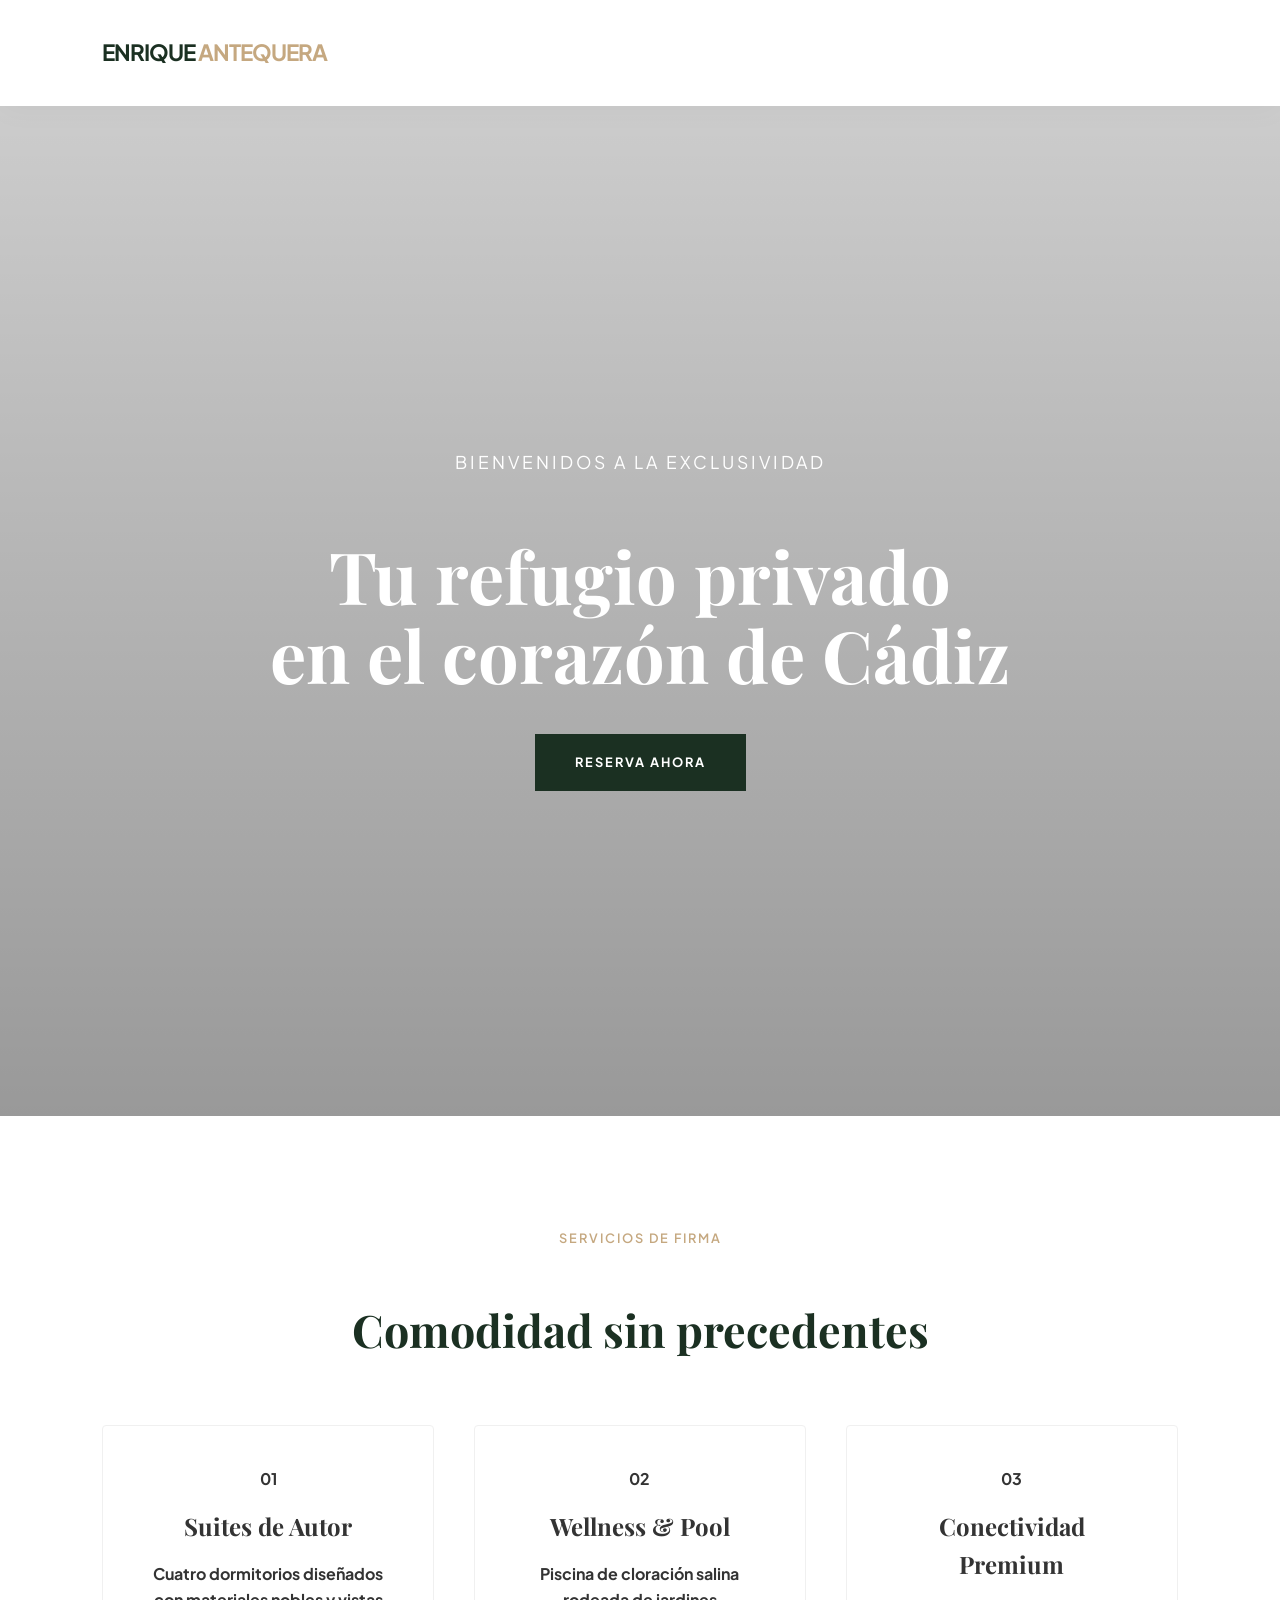
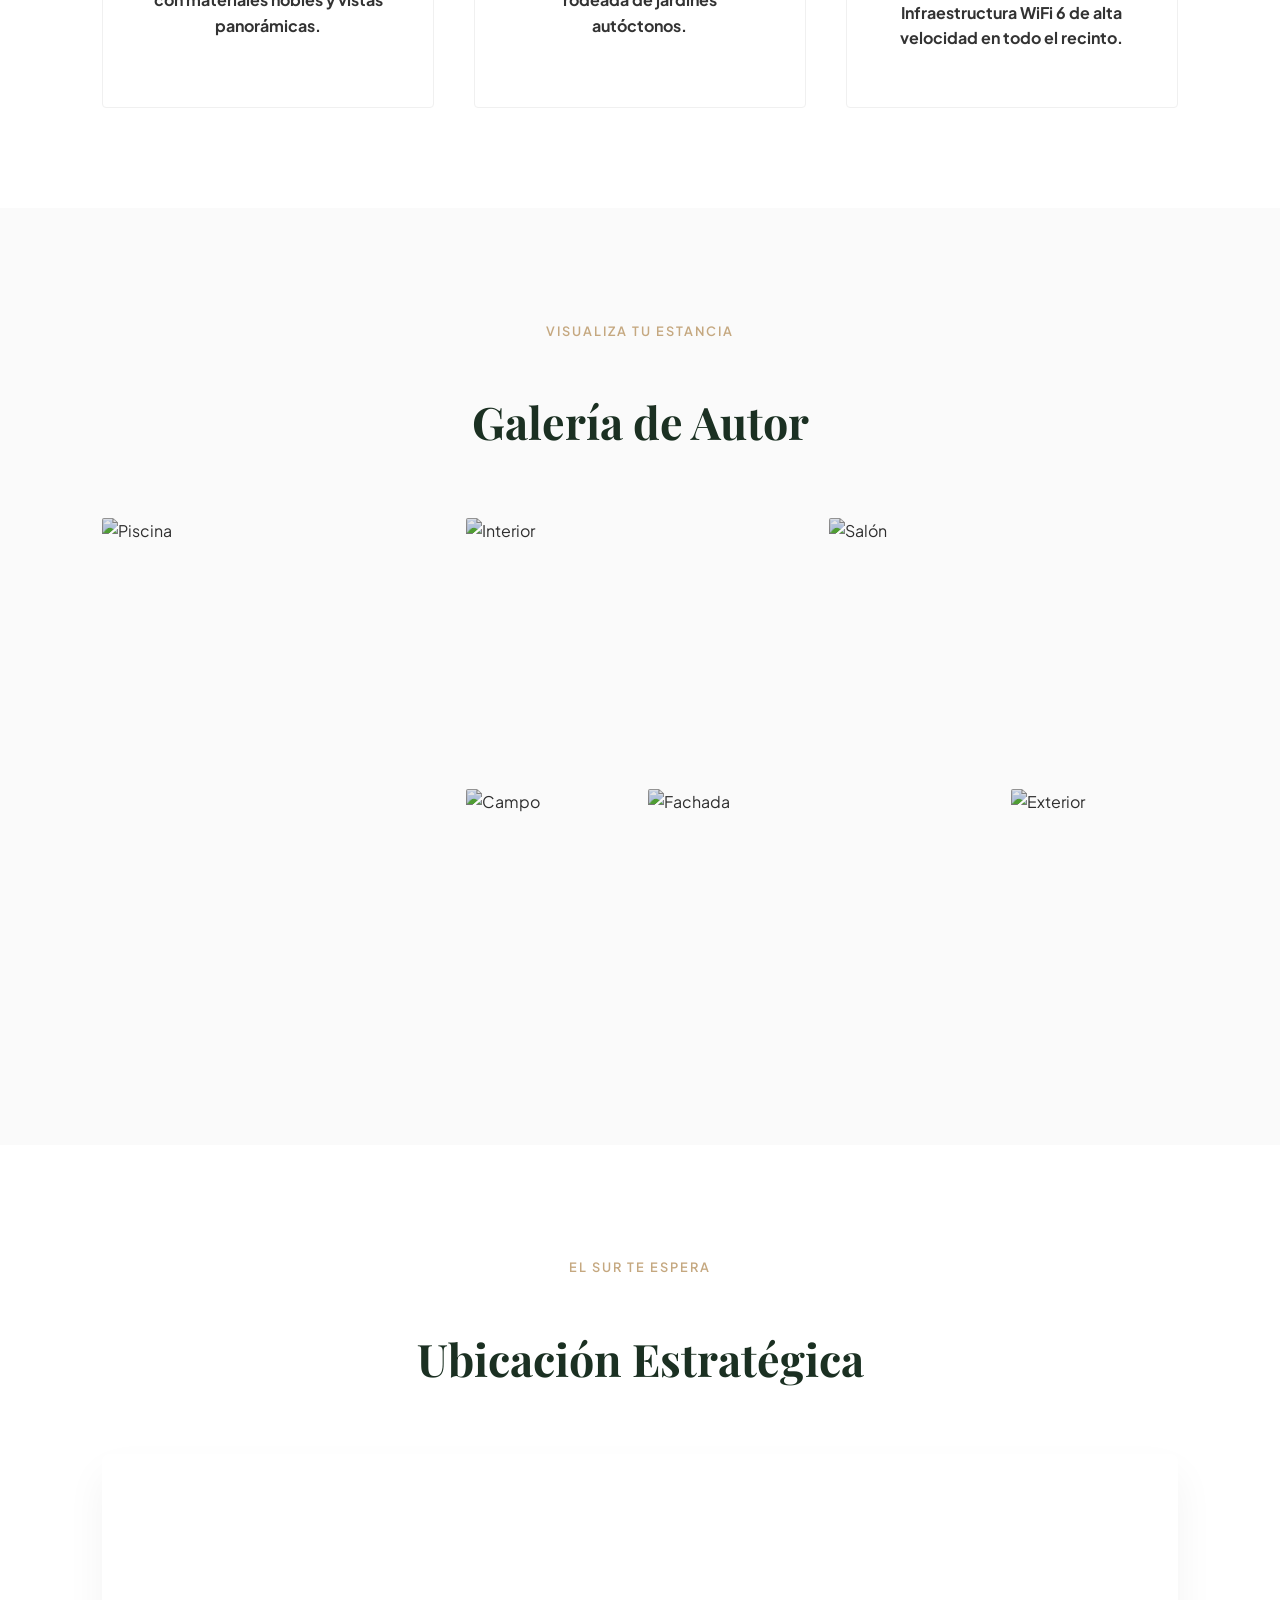
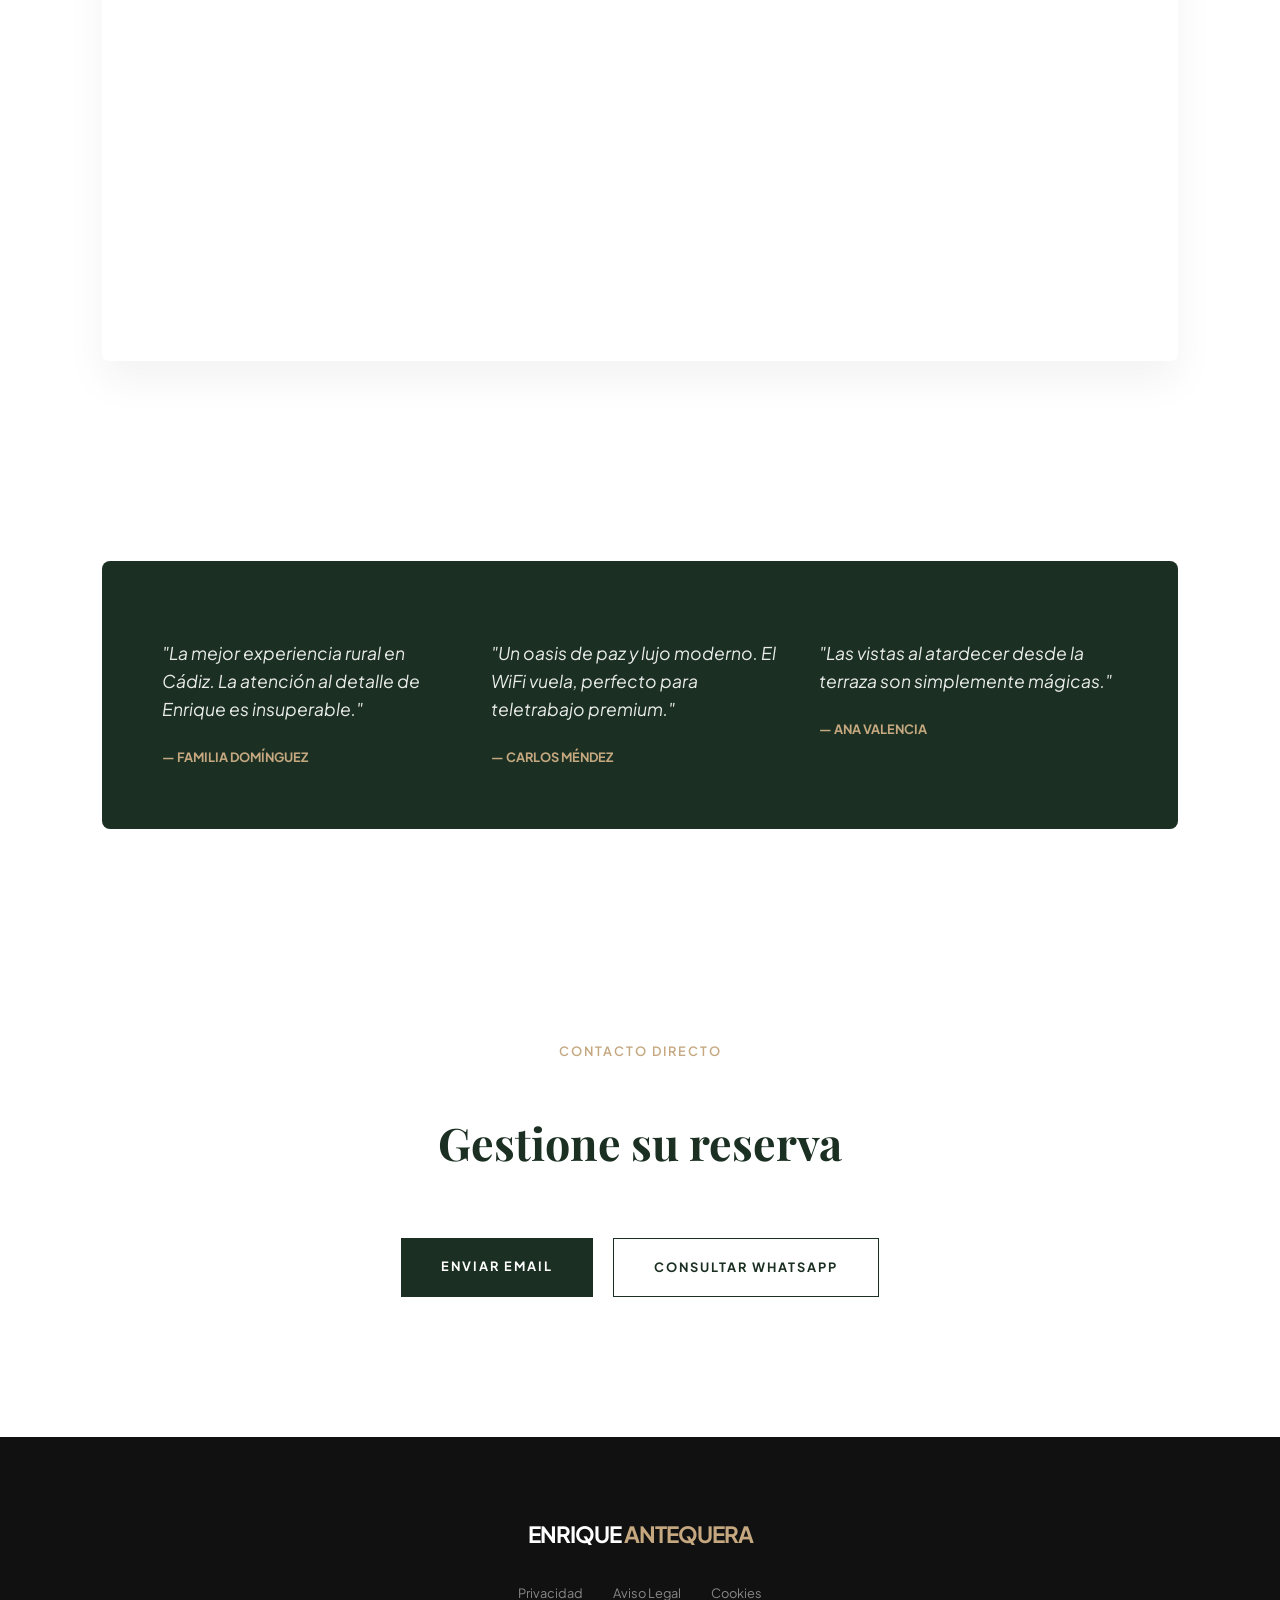
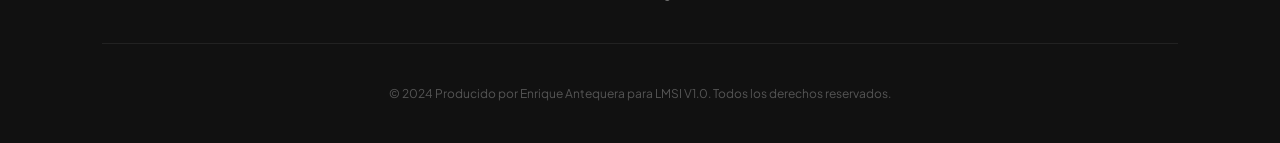
==== index.html @ c4b4925b "Add files via upload" ====
<!DOCTYPE html>
<html lang="es">
<head>
    <meta charset="UTF-8">
    <meta name="viewport" content="width=device-width, initial-scale=1.0">
    <title>Enrique Antequera | Casa Rural de Lujo en Cádiz</title>

    <!-- Google Fonts: Elegancia y Legibilidad -->
    <link href="https://fonts.googleapis.com/css2?family=Playfair+Display:wght@700&family=Plus+Jakarta+Sans:wght@300;400;600&display=swap" rel="stylesheet">

    <!-- Enlace a tu CSS externo -->
    <link rel="stylesheet" href="style.css">

    <style>
        /* Estilos adicionales de alto nivel para el Index */
        :root {
            --gold: #c5a880;
            --deep-green: #1b3022;
        }

        body { font-family: 'Plus Jakarta Sans', sans-serif; scroll-behavior: smooth; }
        h1, h2, h3 { font-family: 'Playfair Display', serif; }

        /* Navegación Refinada */
        header {
            display: flex;
            justify-content: space-between;
            align-items: center;
            padding: 1.5rem 8%;
            background: rgba(255, 255, 255, 0.98);
            backdrop-filter: blur(10px);
            position: sticky;
            top: 0;
            z-index: 2000;
            box-shadow: 0 4px 30px rgba(0,0,0,0.03);
        }

        .logo { font-size: 1.4rem; font-weight: 700; color: var(--deep-green); letter-spacing: -1px; }
        .logo span { color: var(--gold); }

        nav ul { display: flex; list-style: none; gap: 2rem; }
        nav a { text-decoration: none; color: #444; font-weight: 500; font-size: 0.9rem; transition: 0.3s; }
        nav a:hover { color: var(--gold); }

        /* Hero Profesional */
        .hero {
            height: 90vh;
            background: linear-gradient(rgba(0,0,0,0.2), rgba(0,0,0,0.4)),
                        url('https://images.unsplash.com/photo-1566073771259-6a8506099945?auto=format&fit=crop&w=1920&q=80');
            background-size: cover;
            background-position: center;
            display: flex;
            align-items: center;
            justify-content: center;
            color: white;
            text-align: center;
        }

        .hero-content h2 { font-size: 4.5rem; line-height: 1.1; margin-bottom: 1.5rem; }
        .hero-content p { font-size: 1.1rem; letter-spacing: 3px; text-transform: uppercase; margin-bottom: 2rem; }

        /* Secciones con espaciado amplio */
        section { padding: 100px 8%; }
        .section-title { text-align: center; margin-bottom: 60px; }
        .section-title h3 { font-size: 2.8rem; color: var(--deep-green); margin-bottom: 10px; }
        .section-title p { color: var(--gold); font-weight: 600; text-transform: uppercase; font-size: 0.8rem; letter-spacing: 2px; }

        /* Grid de Características Moderno */
        .features { display: grid; grid-template-columns: repeat(auto-fit, minmax(300px, 1fr)); gap: 40px; }
        .feature-item {
            padding: 40px;
            background: white;
            border-radius: 4px;
            transition: 0.4s;
            border: 1px solid #f0f0f0;
        }
        .feature-item:hover { border-color: var(--gold); transform: translateY(-5px); }
        .feature-item h4 { font-family: 'Playfair Display', serif; font-size: 1.5rem; margin: 15px 0; }

        /* Galería Estilo Revista */
        .gallery { display: grid; grid-template-columns: repeat(6, 1fr); grid-template-rows: repeat(2, 20vw); gap: 15px; }
        .gallery img { width: 100%; height: 100%; object-fit: cover; border-radius: 2px; transition: 0.6s filter; filter: brightness(0.9); }
        .gallery img:hover { filter: brightness(1.1); }
        .img-1 { grid-column: 1 / 3; grid-row: 1 / 3; }
        .img-2 { grid-column: 3 / 5; }
        .img-3 { grid-column: 5 / 7; }
        .img-4 { grid-column: 3 / 4; }
        .img-5 { grid-column: 4 / 6; }
        .img-6 { grid-column: 6 / 7; }

        /* Mapa y Testimonios */
        .map-wrapper { border-radius: 8px; overflow: hidden; box-shadow: 0 20px 40px rgba(0,0,0,0.05); }

        .testimonials { background: var(--deep-green); color: white; border-radius: 8px; display: grid; grid-template-columns: repeat(auto-fit, minmax(250px, 1fr)); gap: 30px; padding: 60px; }
        .testi-card p { font-style: italic; font-size: 1.1rem; opacity: 0.9; margin-bottom: 20px; }
        .testi-card b { color: var(--gold); text-transform: uppercase; font-size: 0.8rem; }

        /* Botones de Acción */
        .cta-container { display: flex; justify-content: center; gap: 20px; margin-top: 40px; }
        .btn-pro {
            padding: 18px 40px;
            border-radius: 0;
            text-transform: uppercase;
            font-size: 0.8rem;
            font-weight: 700;
            letter-spacing: 2px;
            text-decoration: none;
            transition: 0.4s;
        }
        .btn-dark { background: var(--deep-green); color: white; }
        .btn-outline { border: 1px solid var(--deep-green); color: var(--deep-green); }
        .btn-pro:hover { background: var(--gold); color: white; border-color: var(--gold); }

        /* Footer */
        footer { background: #111; color: white; padding: 80px 8% 40px; text-align: center; }
        .f-links { margin-bottom: 40px; display: flex; justify-content: center; gap: 30px; }
        .f-links a { color: #888; text-decoration: none; font-size: 0.8rem; transition: 0.3s; }
        .f-links a:hover { color: var(--gold); }
        .copy { font-size: 0.75rem; color: #555; border-top: 1px solid #222; padding-top: 40px; }

        /* Mobile */
        @media (max-width: 768px) {
            .hero-content h2 { font-size: 2.8rem; }
            .gallery { grid-template-columns: 1fr 1fr; grid-template-rows: auto; }
            .gallery img { grid-column: span 2 !important; height: 250px; }
            header { flex-direction: column; gap: 1rem; }
        }
    </style>
</head>
<body>

    <header>
        <div class="logo">ENRIQUE <span>ANTEQUERA</span></div>
        <nav>
            <ul>
                <li><a href="#experiencia">Experiencia</a></li>
                <li><a href="#galeria">Galería</a></li>
                <li><a href="#ubicacion">Localización</a></li>
                <li><a href="#reservas">Reservas</a></li>
            </ul>
        </nav>
    </header>

    <section class="hero">
        <div class="hero-content">
            <p>Bienvenidos a la exclusividad</p>
            <h2>Tu refugio privado<br>en el corazón de Cádiz</h2>
            <div class="cta-container">
                <a href="#reservas" class="btn-pro btn-dark">Reserva Ahora</a>
            </div>
        </div>
    </section>

    <section id="experiencia">
        <div class="section-title">
            <p>Servicios de firma</p>
            <h3>Comodidad sin precedentes</h3>
        </div>
        <div class="features">
            <div class="feature-item">
                <span>01</span>
                <h4>Suites de Autor</h4>
                <p>Cuatro dormitorios diseñados con materiales nobles y vistas panorámicas.</p>
            </div>
            <div class="feature-item">
                <span>02</span>
                <h4>Wellness & Pool</h4>
                <p>Piscina de cloración salina rodeada de jardines autóctonos.</p>
            </div>
            <div class="feature-item">
                <span>03</span>
                <h4>Conectividad Premium</h4>
                <p>Infraestructura WiFi 6 de alta velocidad en todo el recinto.</p>
            </div>
        </div>
    </section>

    <section id="galeria" style="background: #fafafa;">
        <div class="section-title">
            <p>Visualiza tu estancia</p>
            <h3>Galería de Autor</h3>
        </div>
        <div class="gallery">
            <img src="https://images.unsplash.com/photo-1542314831-068cd1dbfeeb?auto=format&fit=crop&w=800" class="img-1" alt="Piscina">
            <img src="https://images.unsplash.com/photo-1512917774080-9991f1c4c750?auto=format&fit=crop&w=800" class="img-2" alt="Interior">
            <img src="https://images.unsplash.com/photo-1502672260266-1c1ef2d93688?auto=format&fit=crop&w=800" class="img-3" alt="Salón">
            <img src="https://images.unsplash.com/photo-1470770841072-f978cf4d019e?auto=format&fit=crop&w=800" class="img-4" alt="Campo">
            <img src="https://images.unsplash.com/photo-1518780664697-55e3ad937233?auto=format&fit=crop&w=800" class="img-5" alt="Fachada">
            <img src="https://images.unsplash.com/photo-1500382017468-9049fed747ef?auto=format&fit=crop&w=800" class="img-6" alt="Exterior">
        </div>
    </section>

    <section id="ubicacion">
        <div class="section-title">
            <p>El sur te espera</p>
            <h3>Ubicación Estratégica</h3>
        </div>
        <div class="map-wrapper">
            <iframe src="https://www.google.com/maps/embed?pb=!1m18!1m12!1m3!1d102654.84310068596!2d-6.3262696!3d36.5298816!2m3!1f0!2f0!3f0!3m2!1i1024!2i768!4f13.1!3m3!1m2!1s0xd0dd4f1969a53f1%3A0x6b4453b378051786!2zQ8OhZGl6!5e0!3m2!1ses!2ses!4v1715600000000!5m2!1ses!2ses" width="100%" height="500" style="border:0;" allowfullscreen="" loading="lazy"></iframe>
        </div>
    </section>

    <section id="reseñas">
        <div class="testimonials">
            <div class="testi-card">
                <p>"La mejor experiencia rural en Cádiz. La atención al detalle de Enrique es insuperable."</p>
                <b>— Familia Domínguez</b>
            </div>
            <div class="testi-card">
                <p>"Un oasis de paz y lujo moderno. El WiFi vuela, perfecto para teletrabajo premium."</p>
                <b>— Carlos Méndez</b>
            </div>
            <div class="testi-card">
                <p>"Las vistas al atardecer desde la terraza son simplemente mágicas."</p>
                <b>— Ana Valencia</b>
            </div>
        </div>
    </section>

    <section id="reservas" class="text-center">
        <div class="section-title">
            <p>Contacto directo</p>
            <h3>Gestione su reserva</h3>
        </div>
        <div class="cta-container">
            <a href="mailto:info@enriqueantequera.com" class="btn-pro btn-dark">Enviar Email</a>
            <a href="https://wa.me/34600000000" target="_blank" class="btn-pro btn-outline">Consultar WhatsApp</a>
        </div>
    </section>

    <footer>
        <div class="logo" style="color: white; margin-bottom: 30px;">ENRIQUE <span>ANTEQUERA</span></div>
        <div class="f-links">
            <a href="politica-privacidad.md">Privacidad</a>
            <a href="aviso-legal.md">Aviso Legal</a>
            <a href="cookies.md">Cookies</a>
        </div>
        <div class="copy">
            &copy; 2024 Producido por Enrique Antequera para LMSI V1.0. Todos los derechos reservados.
        </div>
    </footer>

</body>
</html>
---- style.css ----
/* Estilos Generales */
body {
    font-family: 'Segoe UI', Tahoma, Geneva, Verdana, sans-serif;
    margin: 0;
    padding: 0;
    line-height: 1.6;
    color: #333;
}

.container {
    padding: 40px 20px;
    max-width: 1100px;
    margin: auto;
}

/* Cabecera */
header {
    background-color: #2c3e50;
    color: white;
    padding: 1rem;
    text-align: center;
}

nav ul {
    list-style: none;
    padding: 0;
}

nav ul li {
    display: inline;
    margin: 0 15px;
}

nav ul li a {
    color: white;
    text-decoration: none;
    font-weight: bold;
}

/* Foto Principal (Hero) */
.hero {
    background: linear-gradient(rgba(0,0,0,0.5), rgba(0,0,0,0.5)),
                url('https://images.unsplash.com/photo-1507525428034-b723cf961d3e?auto=format&fit=crop&w=1200&q=80');
    background-size: cover;
    background-position: center;
    height: 60vh;
    display: flex;
    align-items: center;
    justify-content: center;
    color: white;
    text-align: center;
}

/* Grid de Características */
.grid-features {
    display: grid;
    grid-template-columns: repeat(auto-fit, minmax(200px, 1fr));
    gap: 20px;
    margin-top: 20px;
}

.feature-item {
    background: #f4f4f4;
    padding: 20px;
    border-radius: 8px;
    text-align: center;
    font-weight: bold;
}

/* Galería Responsiva */
.gallery {
    display: grid;
    grid-template-columns: repeat(auto-fit, minmax(300px, 1fr));
    gap: 15px;
}

.gallery img {
    width: 100%;
    height: 250px;
    object-fit: cover;
    border-radius: 8px;
    transition: transform 0.3s;
}

.gallery img:hover {
    transform: scale(1.03);
}

/* Mapa Responsivo */
.map-responsive {
    overflow: hidden;
    padding-bottom: 50%;
    position: relative;
    height: 0;
}

.map-responsive iframe {
    left: 0;
    top: 0;
    height: 100%;
    width: 100%;
    position: absolute;
    border-radius: 10px;
}

/* Reseñas */
.reviews {
    background: #ecf0f1;
}

.review-card {
    background: white;
    padding: 15px;
    margin-bottom: 10px;
    border-left: 5px solid #27ae60;
    font-style: italic;
}

/* Botones */
.text-center { text-align: center; }

.btn {
    display: inline-block;
    padding: 15px 30px;
    margin: 10px;
    border-radius: 50px;
    text-decoration: none;
    font-weight: bold;
    color: white;
}

.btn-contact { background-color: #34495e; }
.btn-whatsapp { background-color: #25d366; }

/* Pie de página */
footer {
    background: #2c3e50;
    color: white;
    text-align: center;
    padding: 20px;
    margin-top: 40px;
}

footer a { color: #bdc3c7; text-decoration: none; font-size: 0.9em; }

/* Responsive para Tablet y Móvil */
@media (max-width: 768px) {
    header h1 { font-size: 1.5rem; }
    .hero { height: 40vh; }
}
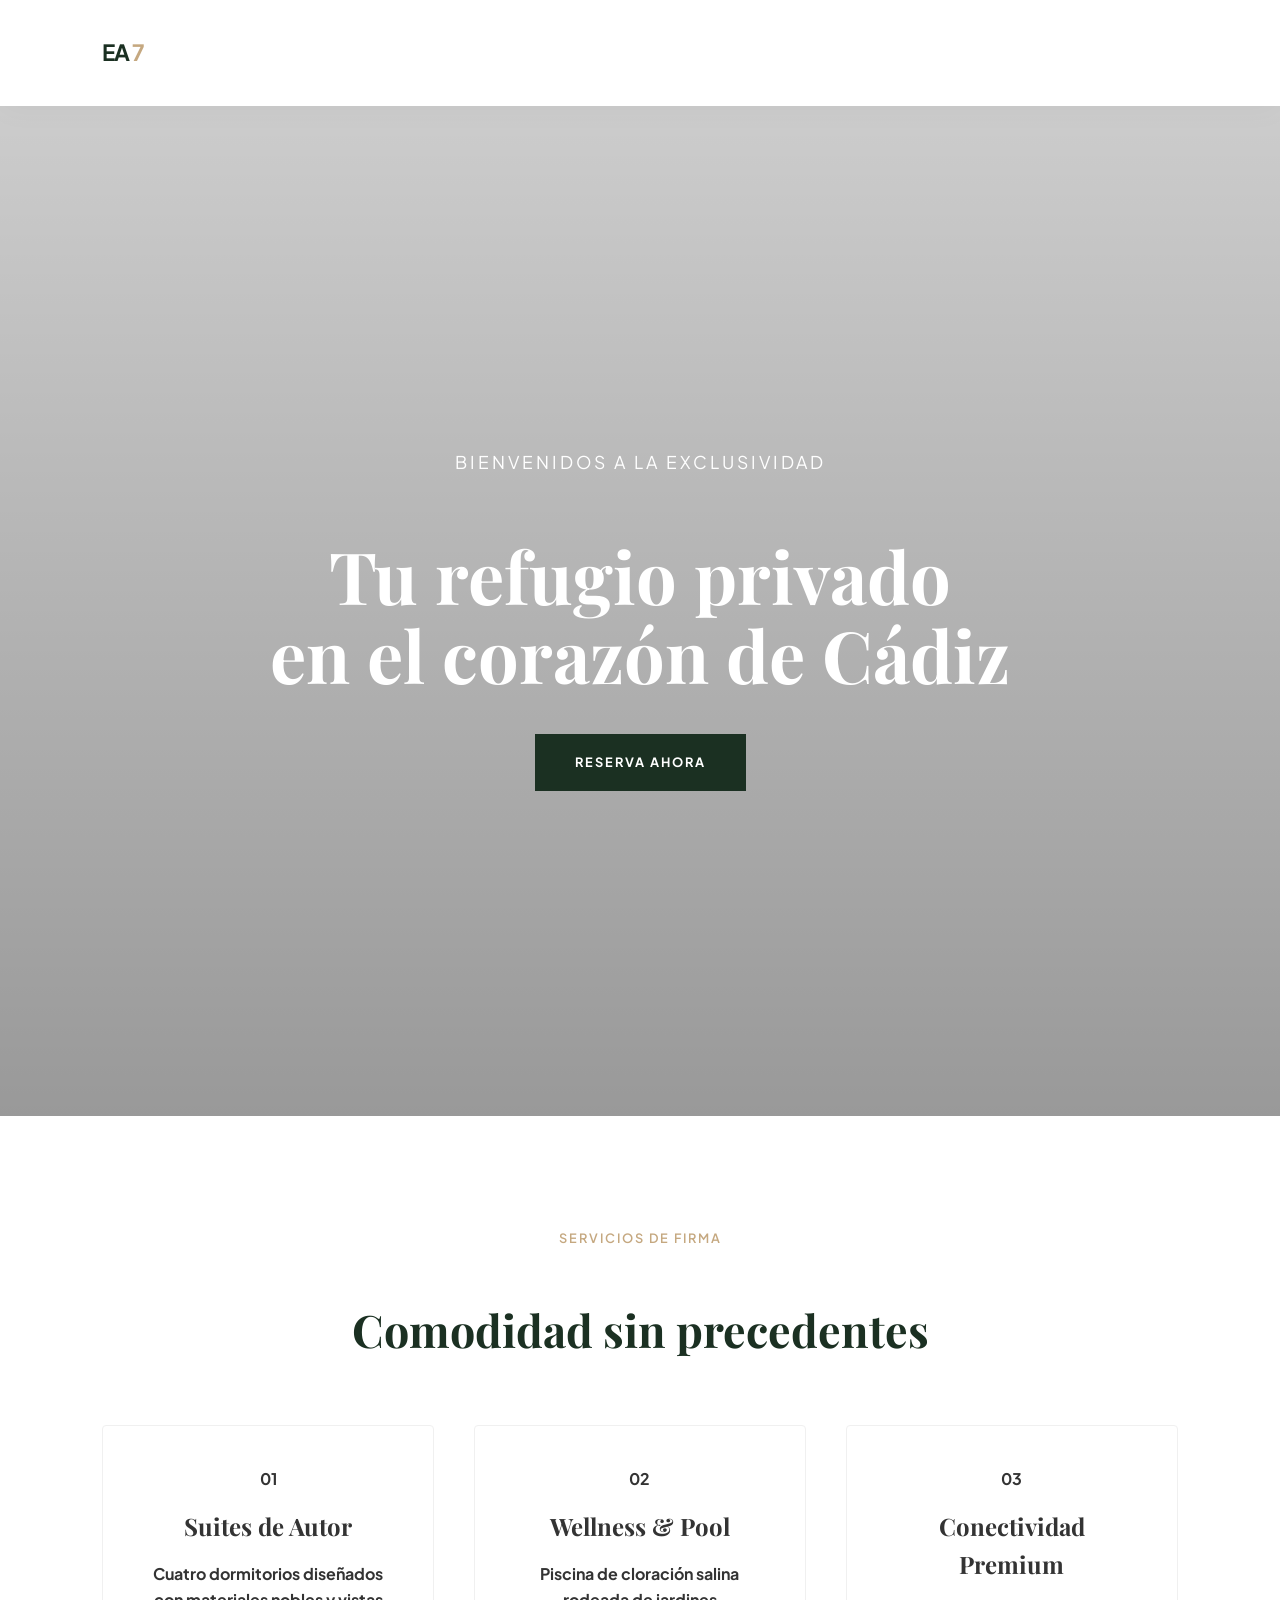
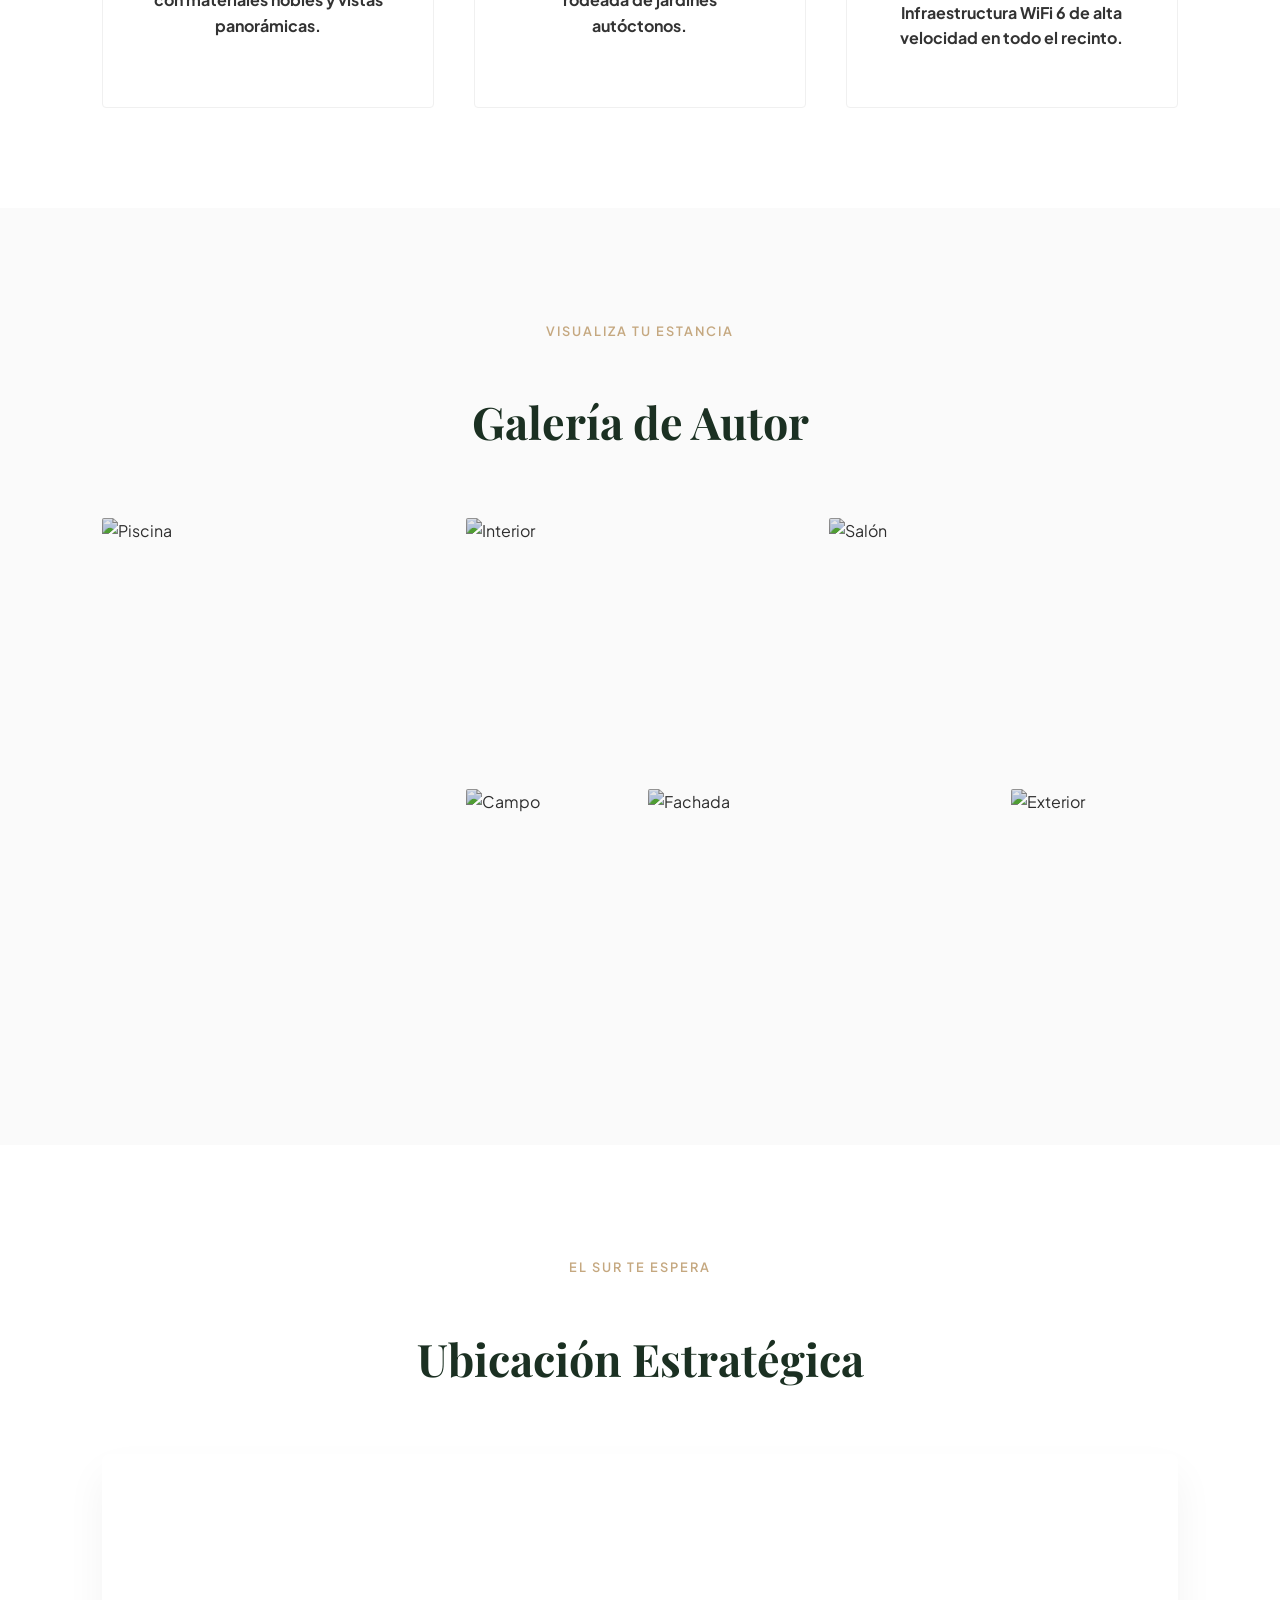
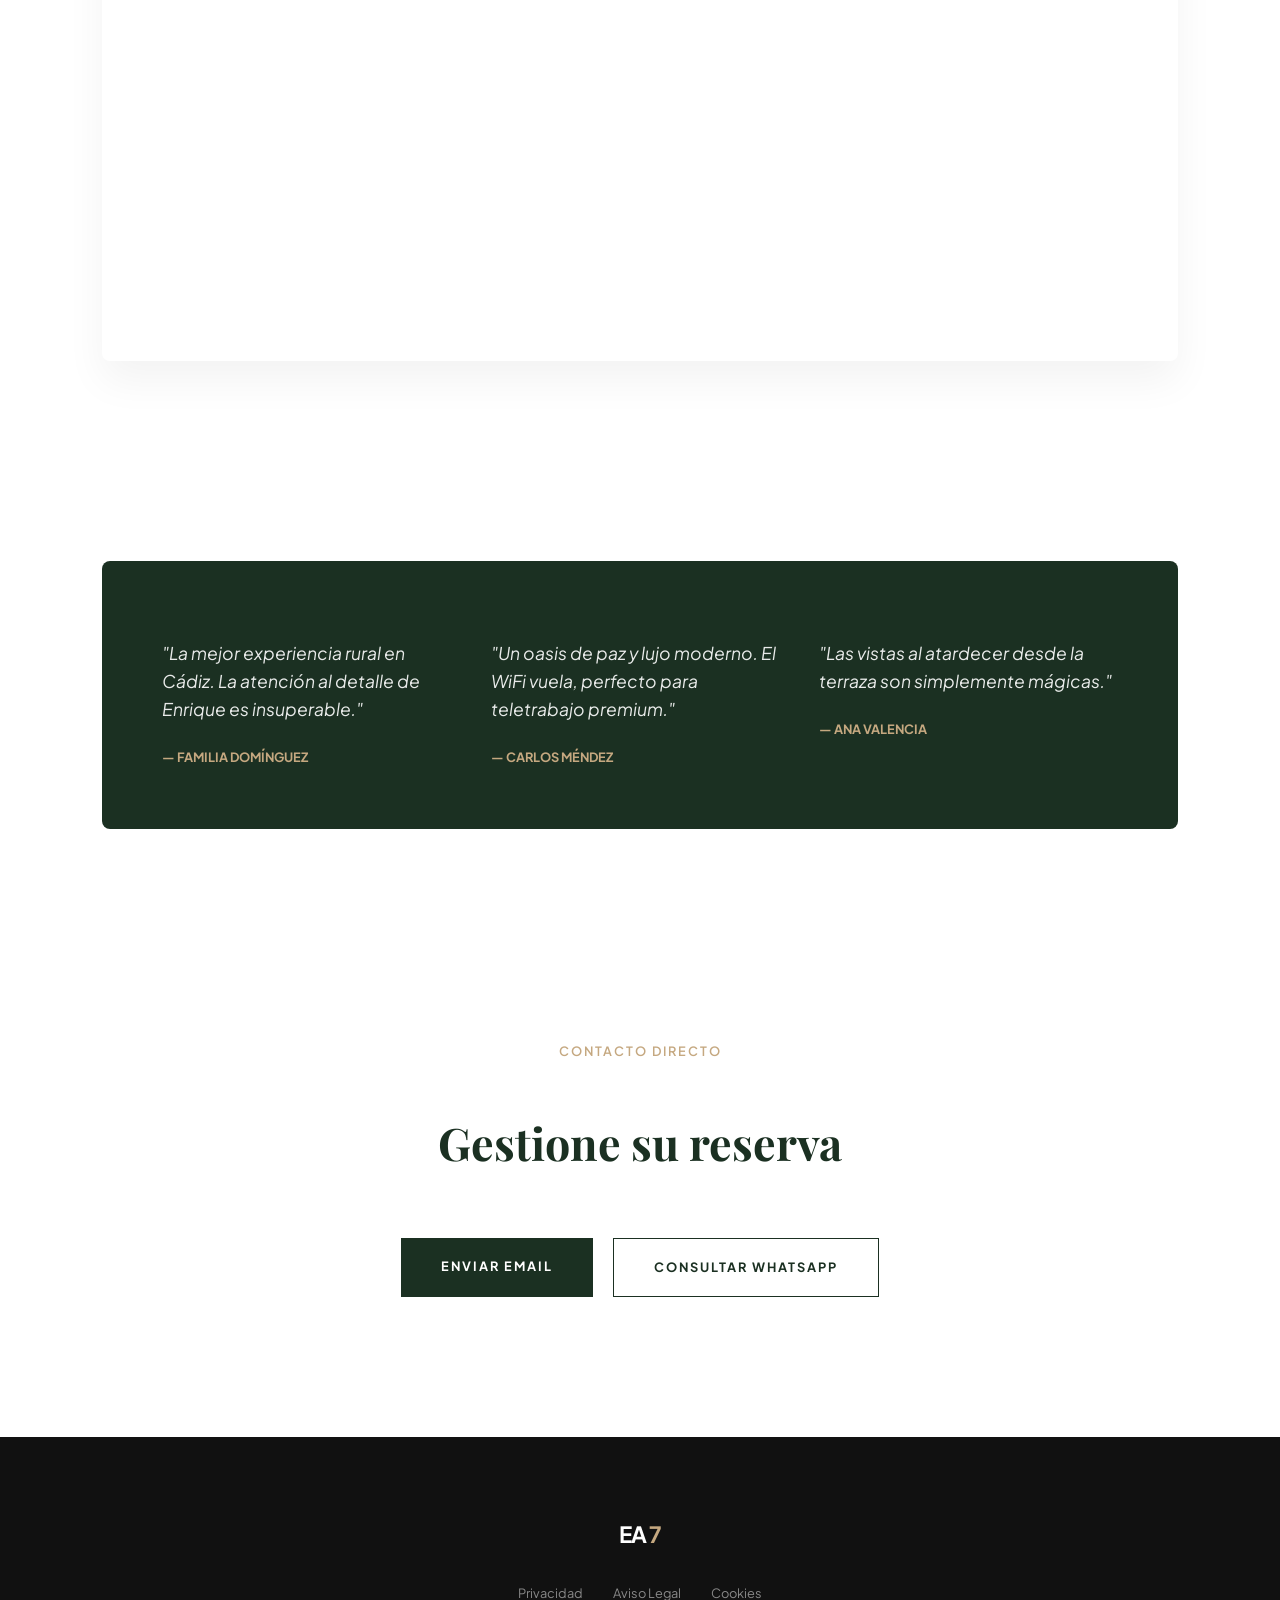
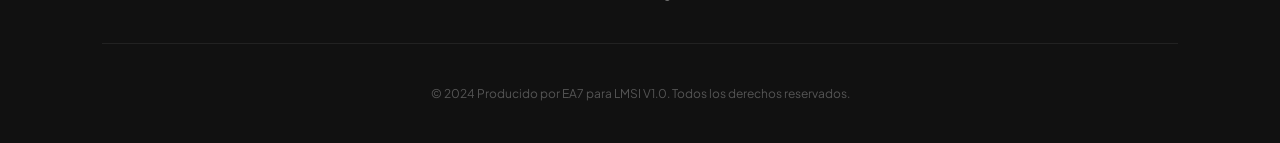
==== commit 971b9e44: "index.html" ====
--- a/index.html
+++ b/index.html
@@ -3,7 +3,7 @@
 <head>
     <meta charset="UTF-8">
     <meta name="viewport" content="width=device-width, initial-scale=1.0">
-    <title>Enrique Antequera | Casa Rural de Lujo en Cádiz</title>
+    <title>EA7 | Casa Rural de Lujo en Cádiz</title>
 
     <!-- Google Fonts: Elegancia y Legibilidad -->
     <link href="https://fonts.googleapis.com/css2?family=Playfair+Display:wght@700&family=Plus+Jakarta+Sans:wght@300;400;600&display=swap" rel="stylesheet">
@@ -130,7 +130,7 @@
 <body>
 
     <header>
-        <div class="logo">ENRIQUE <span>ANTEQUERA</span></div>
+        <div class="logo">EA <span>7</span></div>
         <nav>
             <ul>
                 <li><a href="#experiencia">Experiencia</a></li>
@@ -229,14 +229,14 @@
     </section>
 
     <footer>
-        <div class="logo" style="color: white; margin-bottom: 30px;">ENRIQUE <span>ANTEQUERA</span></div>
+        <div class="logo" style="color: white; margin-bottom: 30px;">EA <span>7</span></div>
         <div class="f-links">
-            <a href="politica-privacidad.md">Privacidad</a>
-            <a href="aviso-legal.md">Aviso Legal</a>
-            <a href="cookies.md">Cookies</a>
+            <a href="politica-privacidad.html">Privacidad</a>
+            <a href="aviso-legal.html">Aviso Legal</a>
+            <a href="cookies.html">Cookies</a>
         </div>
         <div class="copy">
-            &copy; 2024 Producido por Enrique Antequera para LMSI V1.0. Todos los derechos reservados.
+            &copy; 2024 Producido por EA7 para LMSI V1.0. Todos los derechos reservados.
         </div>
     </footer>
 
